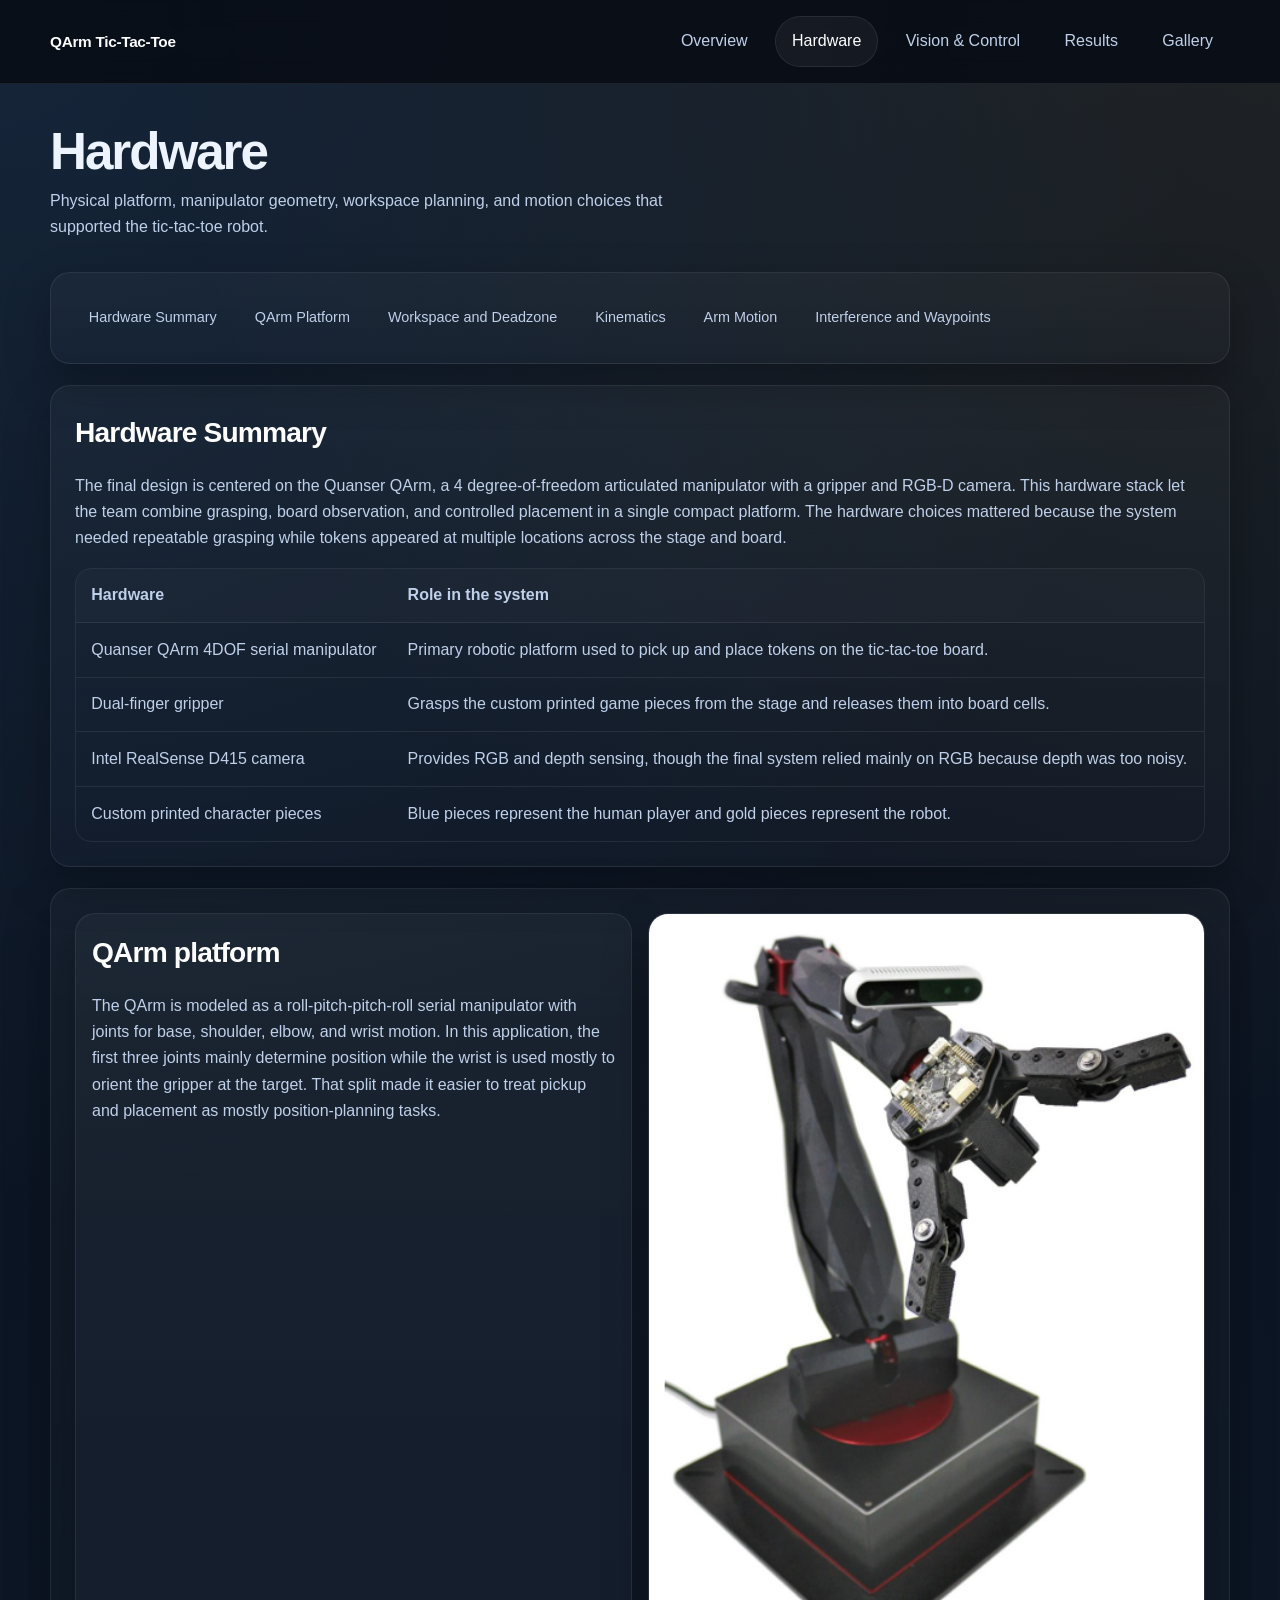
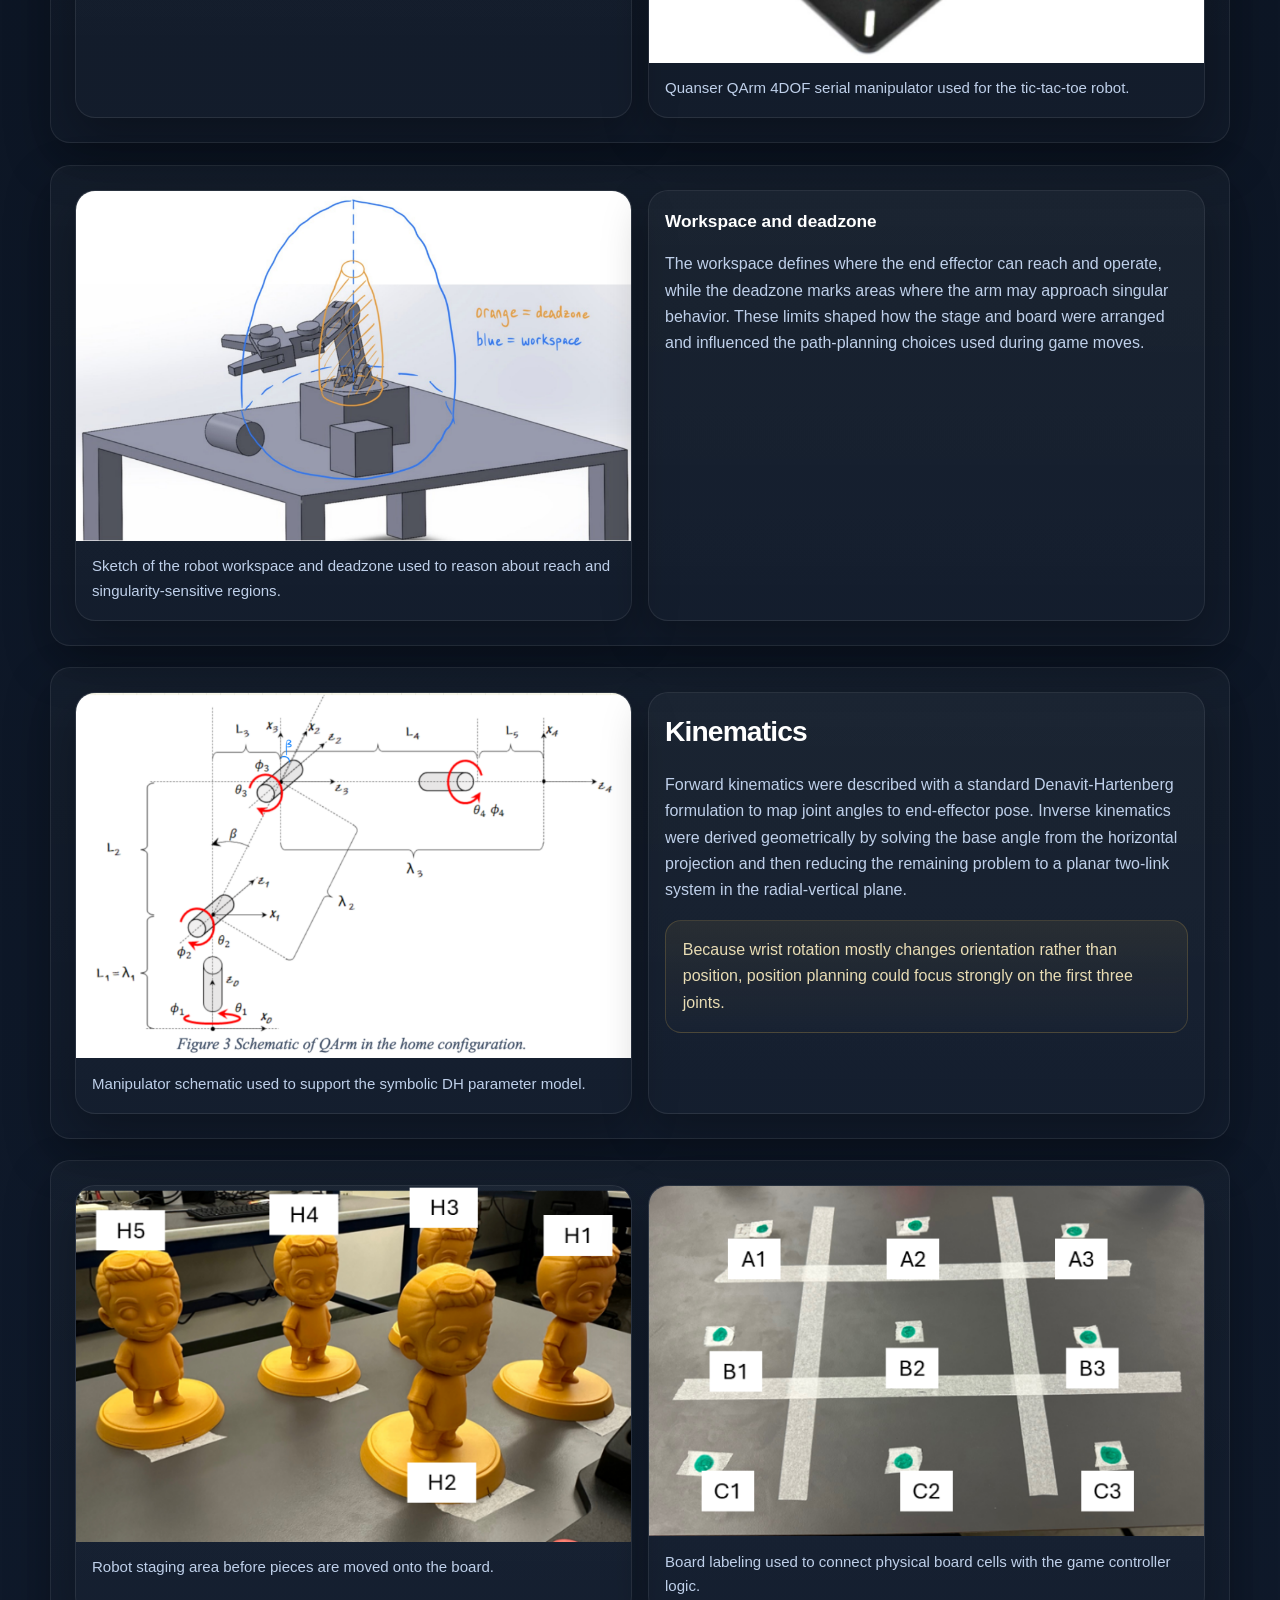
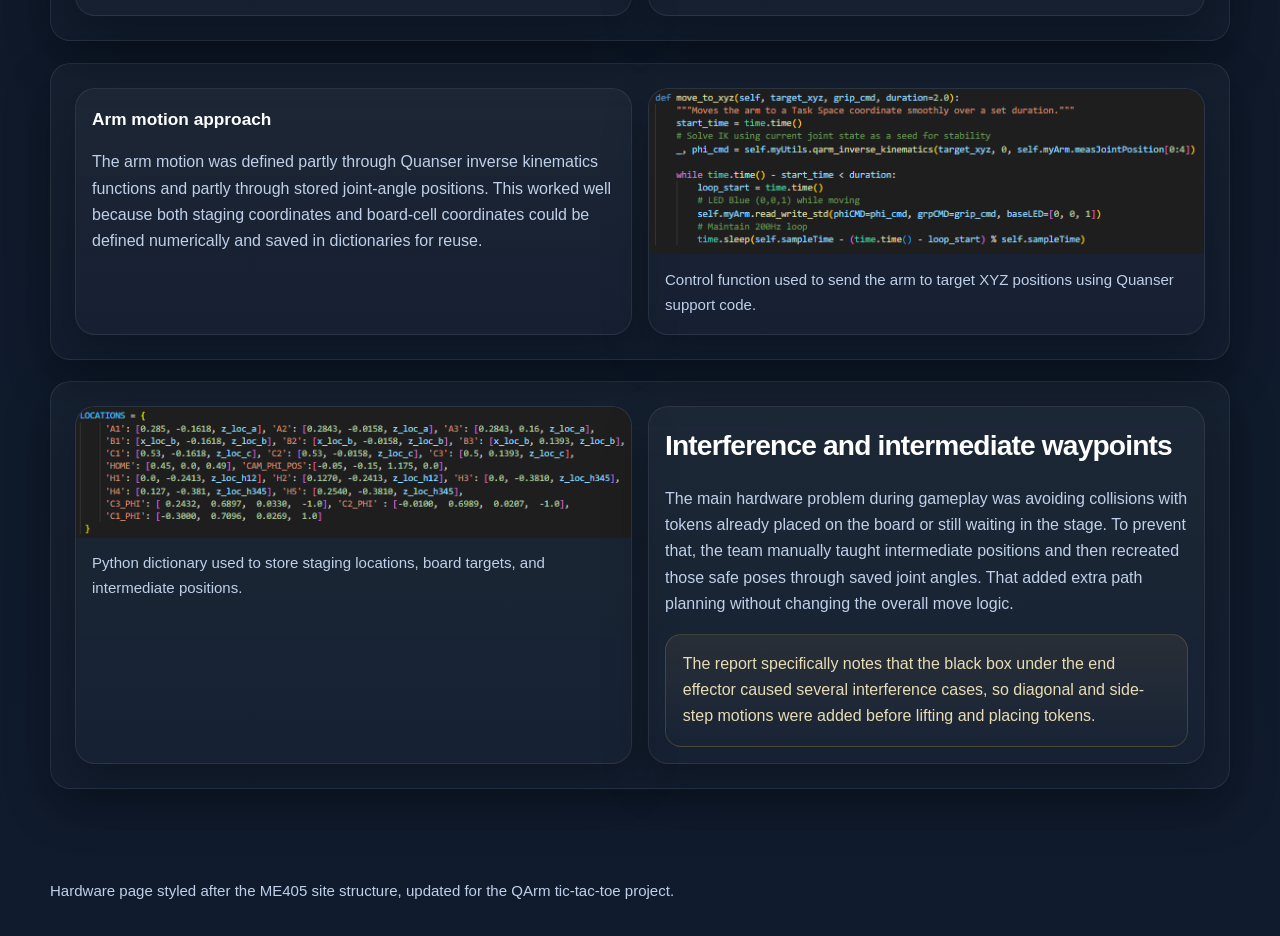
==== hardware.html @ 1fa04c18 "Add files via upload" ====
<!DOCTYPE html>
<html lang="en">
<head>
  <meta charset="UTF-8" />
  <meta name="viewport" content="width=device-width, initial-scale=1.0" />
  <title>QArm Tic-Tac-Toe | Hardware</title>
  <link rel="stylesheet" href="style.css" />
</head>
<body>
  <header class="site-header">
    <div class="nav-wrap">
      <a class="brand" href="index.html">QArm Tic-Tac-Toe</a>
      <nav aria-label="Main navigation">
        <ul>
          <li><a href="index.html">Overview</a></li>
          <li><a class="active" href="hardware.html">Hardware</a></li>
          <li><a href="vision-control.html">Vision & Control</a></li>
          <li><a href="results.html">Results</a></li>
          <li><a href="gallery.html">Gallery</a></li>
        </ul>
      </nav>
    </div>
  </header>

  <div class="page-intro">
    <h1>Hardware</h1>
    <p>Physical platform, manipulator geometry, workspace planning, and motion choices that supported the tic-tac-toe robot.</p>
  </div>

  <main class="page-wrap">
    <nav class="local-nav section" aria-label="Hardware sections">
      <div class="inner">
        <a href="#summary">Hardware Summary</a>
        <a href="#qarm">QArm Platform</a>
        <a href="#workspace">Workspace and Deadzone</a>
        <a href="#kinematics">Kinematics</a>
        <a href="#motion">Arm Motion</a>
        <a href="#interference">Interference and Waypoints</a>
      </div>
    </nav>

    <section class="section" id="summary">
      <h2>Hardware Summary</h2>
      <p>
        The final design is centered on the Quanser QArm, a 4 degree-of-freedom articulated manipulator with a gripper and RGB-D camera. This hardware stack let the team combine grasping, board observation, and controlled placement in a single compact platform. The hardware choices mattered because the system needed repeatable grasping while tokens appeared at multiple locations across the stage and board.
      </p>
      <div class="table-wrap" style="margin-top: 1rem;">
        <table>
          <thead>
            <tr><th>Hardware</th><th>Role in the system</th></tr>
          </thead>
          <tbody>
            <tr><td>Quanser QArm 4DOF serial manipulator</td><td>Primary robotic platform used to pick up and place tokens on the tic-tac-toe board.</td></tr>
            <tr><td>Dual-finger gripper</td><td>Grasps the custom printed game pieces from the stage and releases them into board cells.</td></tr>
            <tr><td>Intel RealSense D415 camera</td><td>Provides RGB and depth sensing, though the final system relied mainly on RGB because depth was too noisy.</td></tr>
            <tr><td>Custom printed character pieces</td><td>Blue pieces represent the human player and gold pieces represent the robot.</td></tr>
          </tbody>
        </table>
      </div>
    </section>

    <section class="section grid-2" id="qarm">
      <div class="card">
        <h2>QArm platform</h2>
        <p>
          The QArm is modeled as a roll-pitch-pitch-roll serial manipulator with joints for base, shoulder, elbow, and wrist motion. In this application, the first three joints mainly determine position while the wrist is used mostly to orient the gripper at the target. That split made it easier to treat pickup and placement as mostly position-planning tasks.
        </p>
      </div>
      <div class="figure">
        <img src="assets/qarm-render.png" alt="Quanser QArm render" />
        <div class="caption">Quanser QArm 4DOF serial manipulator used for the tic-tac-toe robot.</div>
      </div>
    </section>

    <section class="section grid-2" id="workspace">
      <div class="figure">
        <img src="assets/workspace-deadzone.png" alt="Workspace and deadzone sketch" />
        <div class="caption">Sketch of the robot workspace and deadzone used to reason about reach and singularity-sensitive regions.</div>
      </div>
      <div class="card">
        <h3>Workspace and deadzone</h3>
        <p>
          The workspace defines where the end effector can reach and operate, while the deadzone marks areas where the arm may approach singular behavior. These limits shaped how the stage and board were arranged and influenced the path-planning choices used during game moves.
        </p>
      </div>
    </section>

    <section class="section grid-2" id="kinematics">
      <div class="figure">
        <img src="assets/qarm-schematic.png" alt="QArm schematic in home configuration" />
        <div class="caption">Manipulator schematic used to support the symbolic DH parameter model.</div>
      </div>
      <div class="card">
        <h2>Kinematics</h2>
        <p>
          Forward kinematics were described with a standard Denavit-Hartenberg formulation to map joint angles to end-effector pose. Inverse kinematics were derived geometrically by solving the base angle from the horizontal projection and then reducing the remaining problem to a planar two-link system in the radial-vertical plane.
        </p>
        <div class="callout">
          <p>Because wrist rotation mostly changes orientation rather than position, position planning could focus strongly on the first three joints.</p>
        </div>
      </div>
    </section>

    <section class="section grid-2" id="motion">
      <div class="figure">
        <img src="assets/staging-area.png" alt="Staging area with robot pieces" />
        <div class="caption">Robot staging area before pieces are moved onto the board.</div>
      </div>
      <div class="figure">
        <img src="assets/board-labels.png" alt="Board labels for tic-tac-toe cells" />
        <div class="caption">Board labeling used to connect physical board cells with the game controller logic.</div>
      </div>
    </section>

    <section class="section grid-2">
      <div class="card">
        <h3>Arm motion approach</h3>
        <p>
          The arm motion was defined partly through Quanser inverse kinematics functions and partly through stored joint-angle positions. This worked well because both staging coordinates and board-cell coordinates could be defined numerically and saved in dictionaries for reuse.
        </p>
      </div>
      <div class="figure">
        <img src="assets/move-function.png" alt="Function for moving the arm to xyz coordinates" />
        <div class="caption">Control function used to send the arm to target XYZ positions using Quanser support code.</div>
      </div>
    </section>

    <section class="section grid-2" id="interference">
      <div class="figure">
        <img src="assets/coordinate-dictionary.png" alt="Dictionary of coordinates and stored angles" />
        <div class="caption">Python dictionary used to store staging locations, board targets, and intermediate positions.</div>
      </div>
      <div class="card">
        <h2>Interference and intermediate waypoints</h2>
        <p>
          The main hardware problem during gameplay was avoiding collisions with tokens already placed on the board or still waiting in the stage. To prevent that, the team manually taught intermediate positions and then recreated those safe poses through saved joint angles. That added extra path planning without changing the overall move logic.
        </p>
        <div class="callout">
          <p>The report specifically notes that the black box under the end effector caused several interference cases, so diagonal and side-step motions were added before lifting and placing tokens.</p>
        </div>
      </div>
    </section>
  </main>

  <footer>
    <div class="footer-inner">Hardware page styled after the ME405 site structure, updated for the QArm tic-tac-toe project.</div>
  </footer>
</body>
</html>
---- style.css ----
:root {
  --bg: #0b1320;
  --bg-2: #101b2d;
  --panel: #111d31;
  --panel-2: #172742;
  --text: #eef4ff;
  --muted: #bfd0ea;
  --line: rgba(255,255,255,0.08);
  --blue: #69b7ff;
  --blue-2: #8dd0ff;
  --gold: #f0c457;
  --gold-2: #ffd976;
  --max: 1180px;
  --shadow: 0 18px 46px rgba(0,0,0,0.28);
  --radius: 20px;
}
* { box-sizing: border-box; }
html { scroll-behavior: smooth; }
body {
  margin: 0;
  font-family: Arial, Helvetica, sans-serif;
  color: var(--text);
  background:
    radial-gradient(circle at top left, rgba(105,183,255,0.11), transparent 28%),
    radial-gradient(circle at top right, rgba(240,196,87,0.09), transparent 26%),
    linear-gradient(180deg, var(--bg), var(--bg-2));
  line-height: 1.65;
}
a { color: var(--blue-2); text-decoration: none; }
a:hover { text-decoration: underline; }
img { display: block; max-width: 100%; }
.site-header {
  position: sticky;
  top: 0;
  z-index: 100;
  backdrop-filter: blur(12px);
  background: rgba(8, 12, 20, 0.86);
  border-bottom: 1px solid var(--line);
}
.nav-wrap,
.hero,
.page-intro,
.page-wrap,
.footer-inner {
  width: min(var(--max), calc(100% - 2rem));
  margin: 0 auto;
}
.nav-wrap {
  display: flex;
  align-items: center;
  justify-content: space-between;
  gap: 1rem;
  padding: 1rem 0;
}
.brand {
  color: white;
  font-weight: 700;
  font-size: 0.96rem;
  letter-spacing: -0.02em;
  white-space: nowrap;
}
nav ul {
  list-style: none;
  margin: 0;
  padding: 0;
  display: flex;
  flex-wrap: wrap;
  gap: 0.65rem;
}
nav a {
  display: inline-flex;
  align-items: center;
  justify-content: center;
  padding: 0.7rem 1rem;
  border-radius: 999px;
  color: var(--muted);
  border: 1px solid transparent;
  transition: 0.2s ease;
}
nav a.active,
nav a:hover {
  color: white;
  background: rgba(255,255,255,0.05);
  border-color: var(--line);
  text-decoration: none;
}
.hero-wrap {
  border-bottom: 1px solid var(--line);
  background: linear-gradient(180deg, rgba(255,255,255,0.03), rgba(255,255,255,0.01));
}
.hero {
  display: grid;
  grid-template-columns: 1.05fr 0.95fr;
  gap: 2.5rem;
  align-items: center;
  padding: 3rem 0 2.25rem;
}
.kicker {
  display: inline-flex;
  padding: 0.45rem 0.85rem;
  border-radius: 999px;
  background: rgba(105,183,255,0.08);
  border: 1px solid rgba(105,183,255,0.18);
  color: var(--blue-2);
  font-size: 0.84rem;
  font-weight: 700;
  margin-bottom: 1rem;
}
.hero-copy h1 {
  margin: 0 0 1rem;
  font-size: clamp(2.2rem, 4.4vw, 4.1rem);
  line-height: 1.04;
  letter-spacing: -0.05em;
  max-width: 10.5ch;
}
.hero-copy p {
  margin: 0;
  color: var(--muted);
  font-size: 1.02rem;
  max-width: 62ch;
}
.button-row {
  display: flex;
  flex-wrap: wrap;
  gap: 0.85rem;
  margin-top: 1.45rem;
}
.button {
  display: inline-flex;
  align-items: center;
  justify-content: center;
  padding: 0.9rem 1.15rem;
  border-radius: 999px;
  border: 1px solid transparent;
  font-weight: 700;
  transition: transform 0.2s ease, filter 0.2s ease;
}
.button:hover { transform: translateY(-1px); text-decoration: none; }
.button.primary {
  background: linear-gradient(135deg, var(--blue), #3d95ff);
  color: #06111f;
}
.button.secondary {
  background: rgba(255,255,255,0.04);
  color: white;
  border-color: var(--line);
}
.hero-card,
.section,
.card,
.figure,
.video-card,
.team-card,
.quick-card {
  background: linear-gradient(180deg, rgba(255,255,255,0.03), rgba(255,255,255,0.015));
  border: 1px solid var(--line);
  border-radius: var(--radius);
  box-shadow: var(--shadow);
}
.hero-card { padding: 1rem; }
.hero-card img { border-radius: 14px; aspect-ratio: 16/10; object-fit: cover; width: 100%; }
.hero-caption { margin-top: 0.8rem; color: var(--muted); font-size: 0.94rem; }
.page-intro {
  padding: 2.6rem 0 0.75rem;
}
.page-intro h1 {
  margin: 0 0 0.5rem;
  font-size: clamp(2.1rem, 4vw, 3.4rem);
  letter-spacing: -0.04em;
  line-height: 1.06;
}
.page-intro p {
  margin: 0;
  color: var(--muted);
  max-width: 72ch;
}
.local-nav {
  margin-top: 1.25rem;
  margin-bottom: 1.4rem;
  padding: 0.75rem;
  overflow-x: auto;
}
.local-nav .inner {
  display: flex;
  gap: 0.65rem;
  min-width: max-content;
}
.local-nav a {
  display: inline-flex;
  padding: 0.48rem 0.8rem;
  border-radius: 999px;
  border: 1px solid transparent;
  color: var(--muted);
  font-size: 0.9rem;
}
.local-nav a:hover {
  color: white;
  border-color: var(--line);
  background: rgba(255,255,255,0.04);
  text-decoration: none;
}
.page-wrap { padding-bottom: 3rem; }
.section {
  padding: 1.5rem;
  margin-bottom: 1.35rem;
  scroll-margin-top: 7rem;
}
.section h2,
.card h3,
.quick-card h3,
.team-card h3 { color: white; }
.section h2 {
  margin: 0 0 0.8rem;
  font-size: clamp(1.6rem, 2.2vw, 2.25rem);
  letter-spacing: -0.03em;
}
.section h3 { margin: 0 0 0.45rem; font-size: 1.08rem; }
.section p,
.section li,
.card p,
.team-card p,
.quick-card p,
.caption,
.table-wrap td,
.table-wrap th { color: var(--muted); }
.section ul { padding-left: 1.2rem; margin: 0; }
.grid-2,
.grid-3,
.team-grid,
.quick-grid,
.gallery-grid { display: grid; gap: 1rem; }
.grid-2 { grid-template-columns: repeat(2, minmax(0, 1fr)); }
.grid-3 { grid-template-columns: repeat(3, minmax(0, 1fr)); }
.team-grid { grid-template-columns: repeat(5, minmax(0, 1fr)); }
.quick-grid { grid-template-columns: repeat(4, minmax(0, 1fr)); }
.gallery-grid { grid-template-columns: repeat(2, minmax(0, 1fr)); }
.card,
.team-card,
.quick-card { padding: 1rem; }
.quick-value {
  font-size: 1.8rem;
  font-weight: 800;
  color: white;
  letter-spacing: -0.04em;
  margin-bottom: 0.35rem;
}
.figure { overflow: hidden; }
.figure img { width: 100%; height: auto; }
.figure .caption { padding: 0.85rem 1rem 1rem; font-size: 0.94rem; }
.callout {
  margin-top: 0.9rem;
  padding: 1rem 1.05rem;
  border-radius: 16px;
  border: 1px solid rgba(240,196,87,0.18);
  background: linear-gradient(180deg, rgba(240,196,87,0.08), rgba(255,255,255,0.01));
}
.callout p { margin: 0; color: #e8dcb4; }
.table-wrap {
  overflow-x: auto;
  border: 1px solid var(--line);
  border-radius: 16px;
}
table {
  width: 100%;
  border-collapse: collapse;
  min-width: 580px;
}
th, td { padding: 0.85rem 0.95rem; text-align: left; border-bottom: 1px solid var(--line); }
th { color: var(--gold-2); background: rgba(255,255,255,0.02); font-weight: 700; }
tr:last-child td { border-bottom: 0; }
.video-card { padding: 1rem; }
.video-embed {
  position: relative;
  width: 100%;
  padding-top: 56.25%;
  border-radius: 14px;
  overflow: hidden;
  background: #000;
}
.video-embed iframe {
  position: absolute;
  inset: 0;
  width: 100%;
  height: 100%;
  border: 0;
}
.team-card {
  text-align: center;
}
.team-role {
  color: var(--gold-2);
  font-size: 0.92rem;
  font-weight: 700;
  margin-bottom: 0.45rem;
}
.footer-inner {
  padding: 1.3rem 0 2rem;
  color: var(--muted);
  font-size: 0.94rem;
}
@media (max-width: 1080px) {
  .team-grid { grid-template-columns: repeat(2, minmax(0, 1fr)); }
  .quick-grid { grid-template-columns: repeat(2, minmax(0, 1fr)); }
}
@media (max-width: 920px) {
  .hero,
  .grid-2,
  .grid-3,
  .gallery-grid { grid-template-columns: 1fr; }
  .hero-copy h1 { max-width: none; }
}
@media (max-width: 700px) {
  .nav-wrap { flex-direction: column; align-items: flex-start; }
  .team-grid,
  .quick-grid { grid-template-columns: 1fr; }
  .section { padding: 1.15rem; }
}
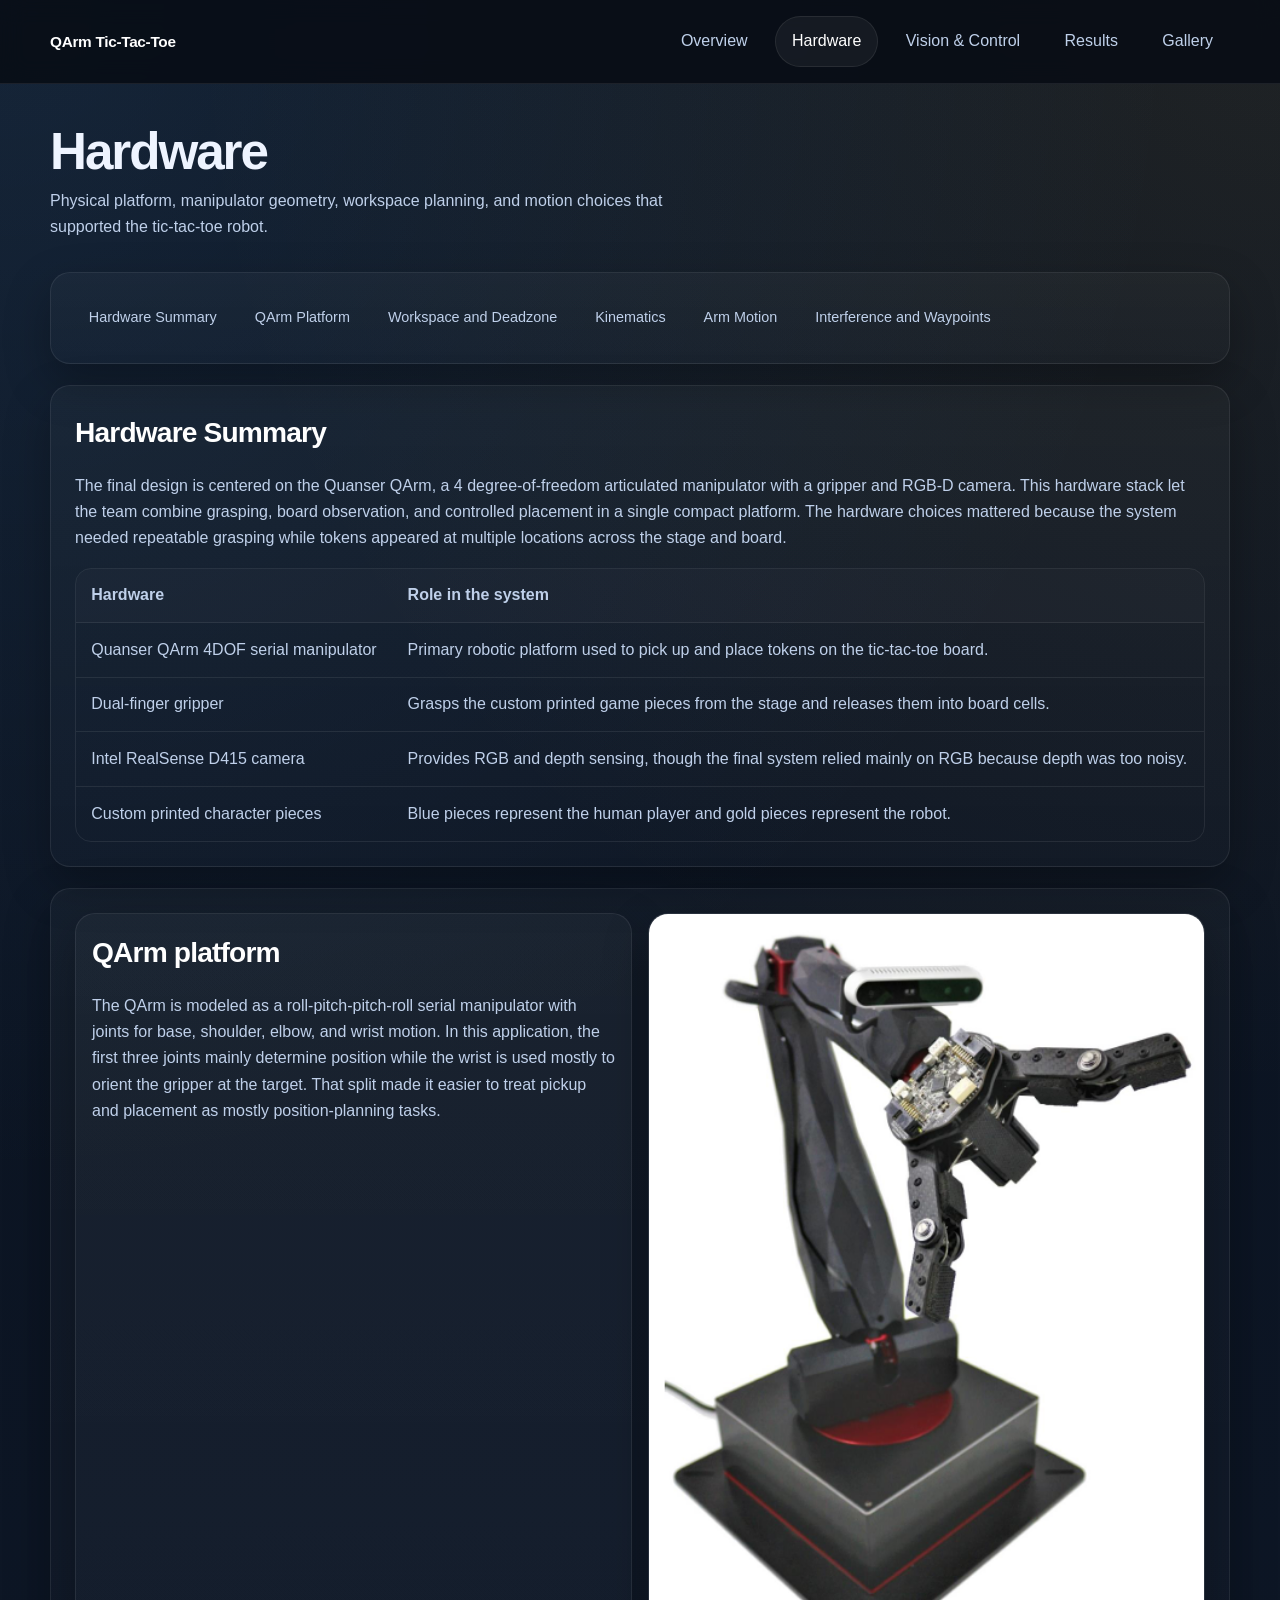
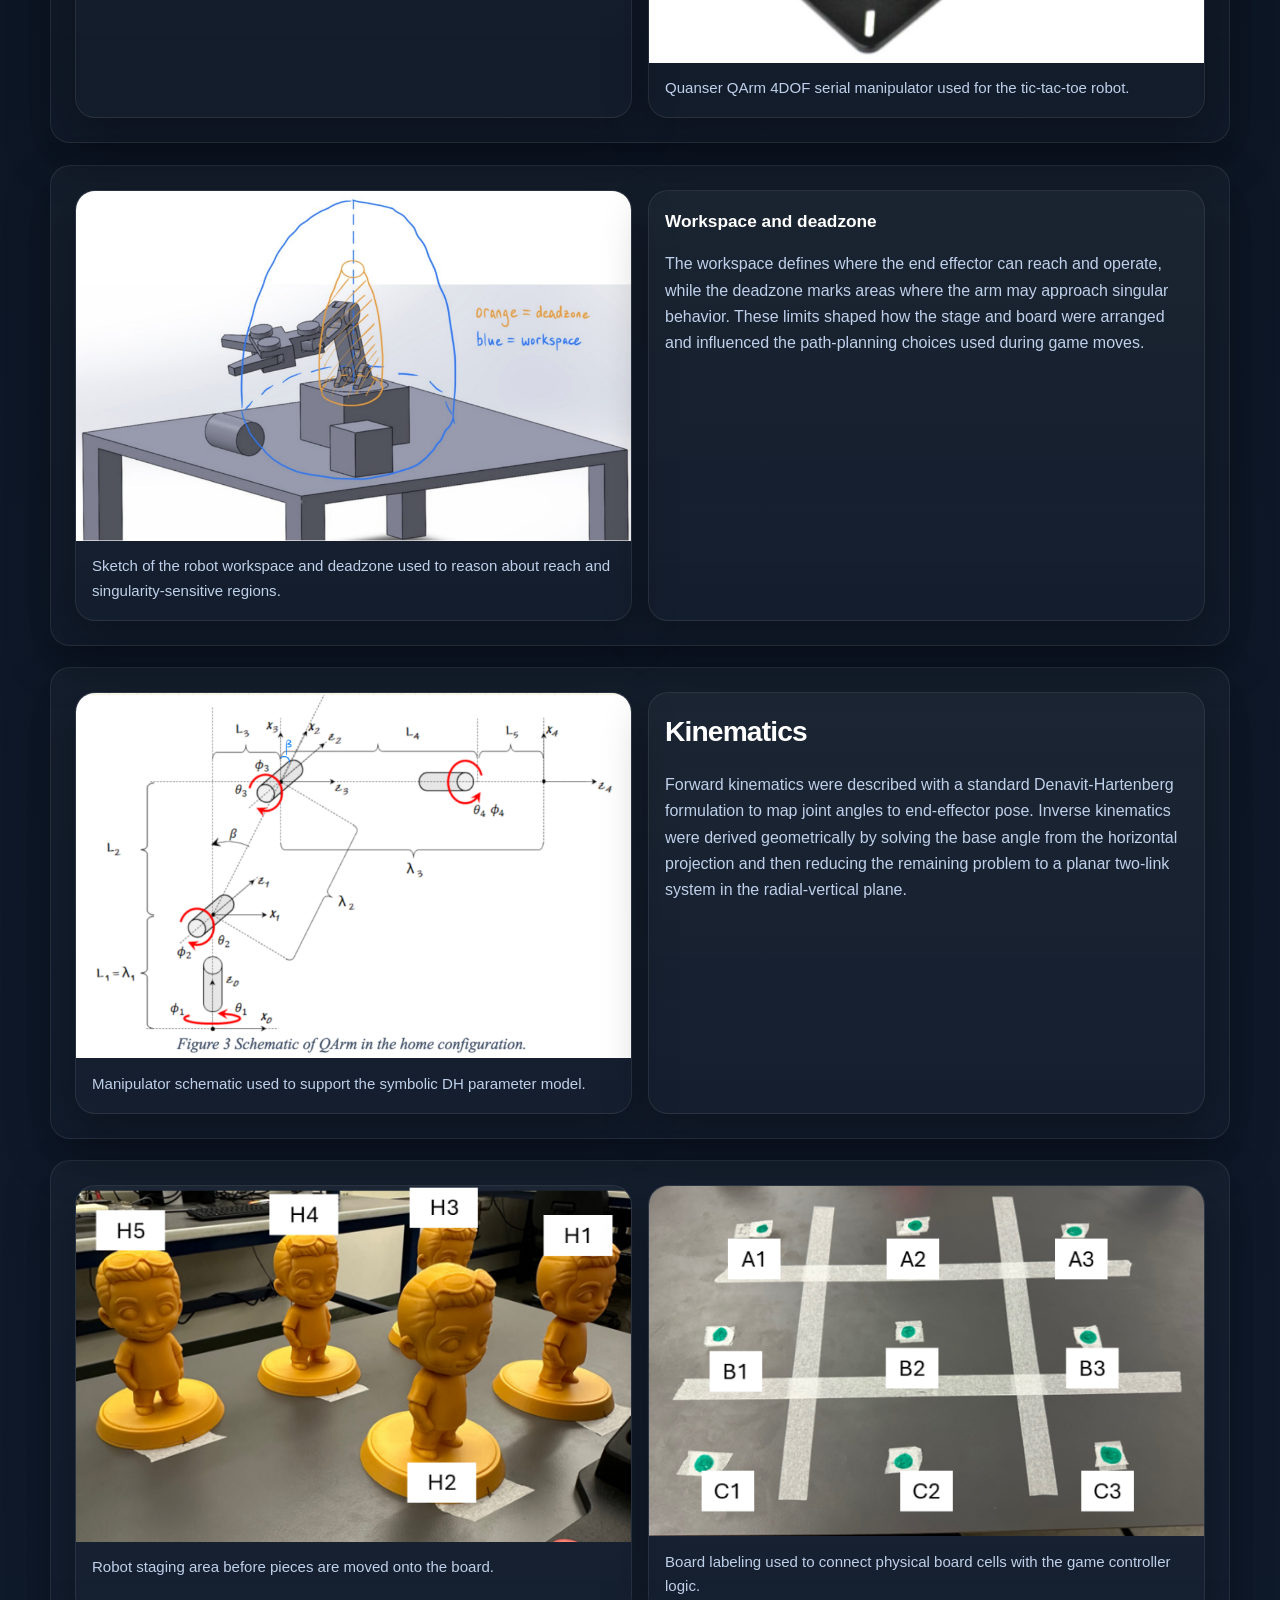
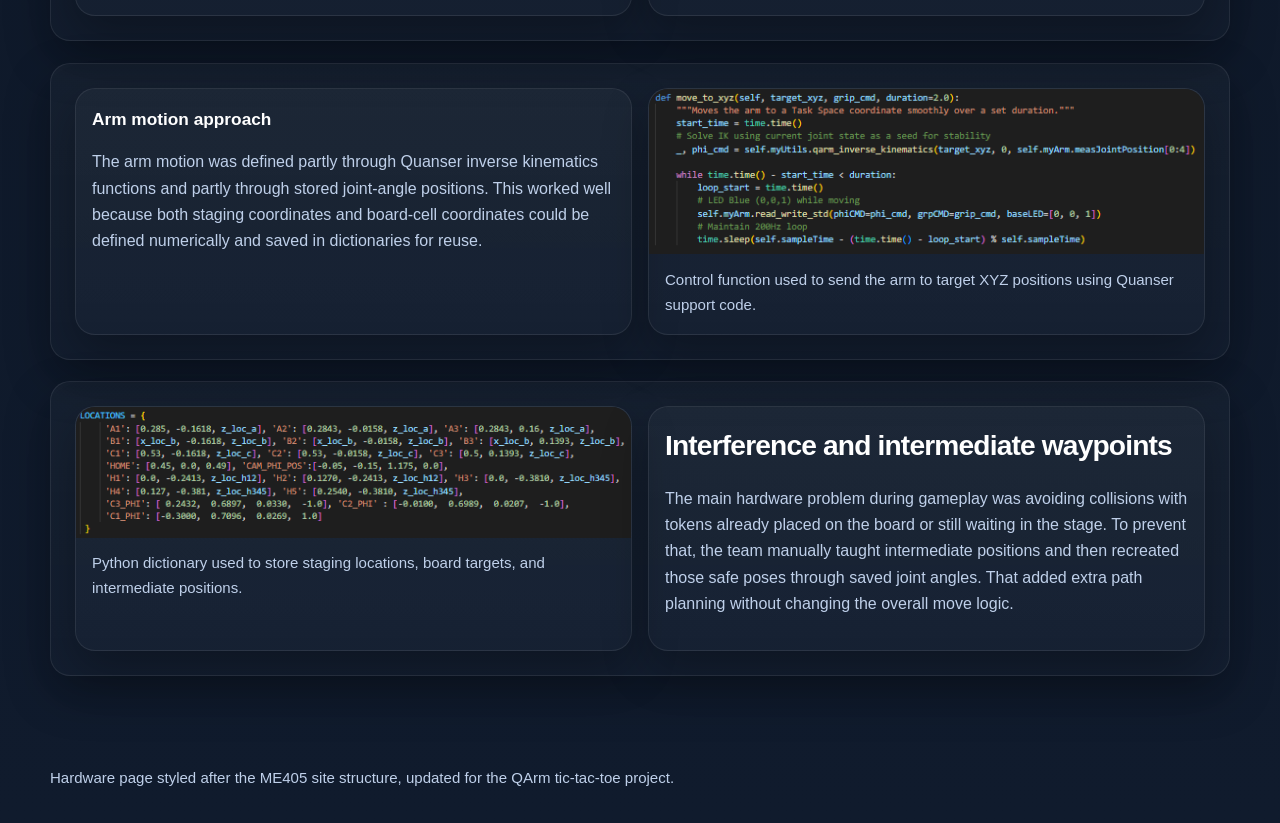
==== commit 1758c9df: "Update hardware.html" ====
--- a/hardware.html
+++ b/hardware.html
@@ -95,9 +95,6 @@
         <p>
           Forward kinematics were described with a standard Denavit-Hartenberg formulation to map joint angles to end-effector pose. Inverse kinematics were derived geometrically by solving the base angle from the horizontal projection and then reducing the remaining problem to a planar two-link system in the radial-vertical plane.
         </p>
-        <div class="callout">
-          <p>Because wrist rotation mostly changes orientation rather than position, position planning could focus strongly on the first three joints.</p>
-        </div>
       </div>
     </section>
 
@@ -135,9 +132,6 @@
         <p>
           The main hardware problem during gameplay was avoiding collisions with tokens already placed on the board or still waiting in the stage. To prevent that, the team manually taught intermediate positions and then recreated those safe poses through saved joint angles. That added extra path planning without changing the overall move logic.
         </p>
-        <div class="callout">
-          <p>The report specifically notes that the black box under the end effector caused several interference cases, so diagonal and side-step motions were added before lifting and placing tokens.</p>
-        </div>
       </div>
     </section>
   </main>
